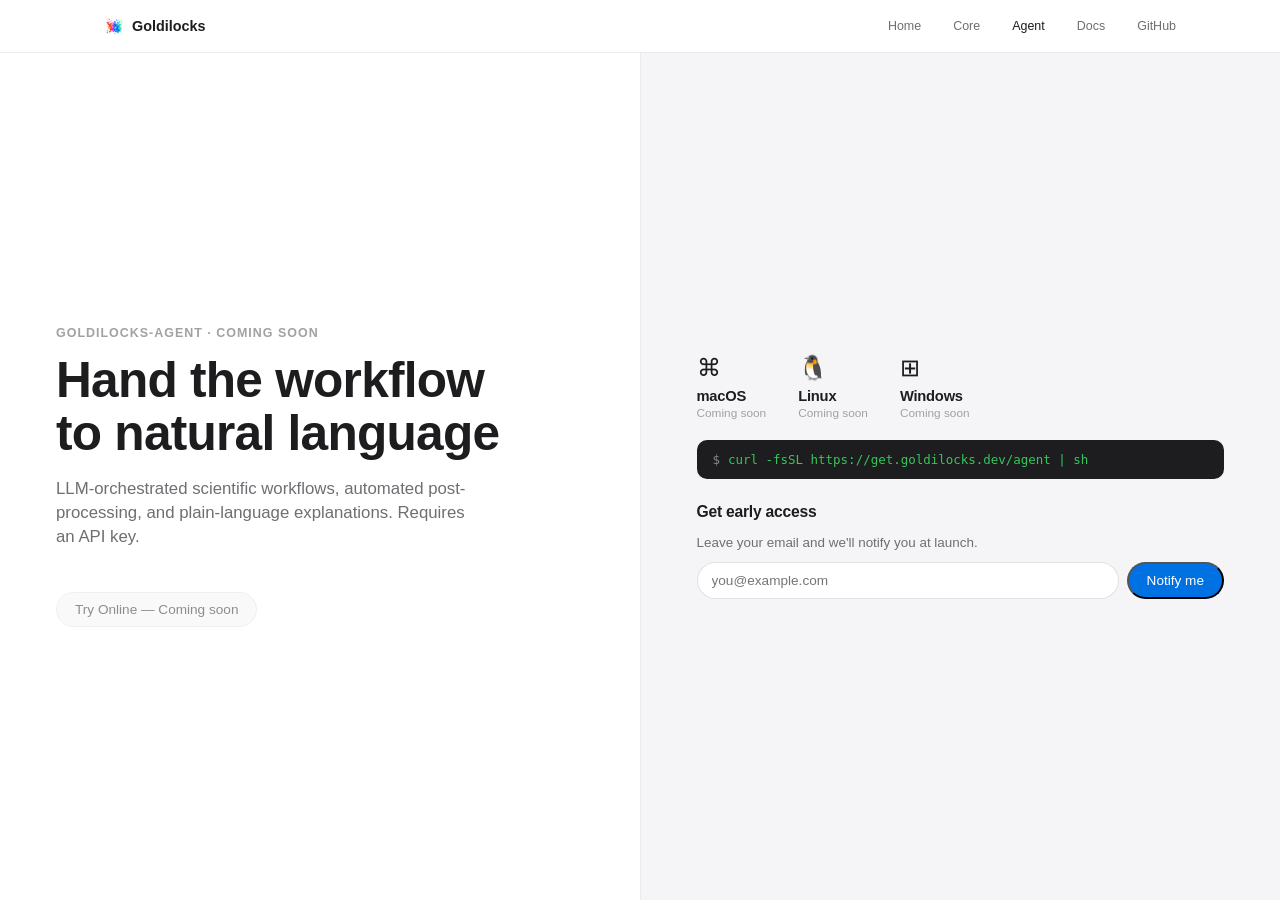
==== public/agent.html @ 39aa0d84 "Replace placeholder with the ecosystem landing page (index/core/agent) Moves in the Apple-light land" ====
<!doctype html>
<html lang="en">
<head>
<meta charset="UTF-8" />
<meta name="viewport" content="width=device-width, initial-scale=1.0" />
<title>Agent — Goldilocks</title>
<link rel="stylesheet" href="style.css" />
</head>
<body>
<div class="page">
  <nav class="nav">
    <div class="wrap">
      <div class="brand">
        <img src="assets/logo-splash.png" alt="Goldilocks logo" />
        <span>Goldilocks</span>
      </div>
      <div class="navlinks">
        <a href="index.html">Home</a>
        <a href="core.html">Core</a>
        <a href="agent.html" class="active">Agent</a>
        <a href="#">Docs</a>
        <a href="#">GitHub</a>
      </div>
    </div>
  </nav>

  <div class="sub-split">
    <div class="sub-left">
      <div class="tag">goldilocks-agent · Coming soon</div>
      <h1>Hand the workflow<br />to natural language</h1>
      <p>LLM-orchestrated scientific workflows, automated post-processing, and plain-language explanations. Requires an API key.</p>
      <a class="btn btn-secondary disabled" href="#">Try Online — Coming soon</a>
    </div>

    <div class="sub-right">
      <div class="download-row">
        <div class="download-item">
          <div class="os-icon">⌘</div>
          <h3>macOS</h3>
          <div class="ver">Coming soon</div>
        </div>
        <div class="download-item">
          <div class="os-icon">🐧</div>
          <h3>Linux</h3>
          <div class="ver">Coming soon</div>
        </div>
        <div class="download-item">
          <div class="os-icon">⊞</div>
          <h3>Windows</h3>
          <div class="ver">Coming soon</div>
        </div>
      </div>

      <div class="install-snippet">
        <span class="prompt">$</span>curl -fsSL https://get.goldilocks.dev/agent | sh
      </div>

      <div class="waitlist">
        <h3>Get early access</h3>
        <p>Leave your email and we'll notify you at launch.</p>
        <form onsubmit="return false;">
          <input type="email" placeholder="you@example.com" />
          <button class="btn btn-primary" type="submit">Notify me</button>
        </form>
      </div>
    </div>
  </div>
</div>
</body>
</html>
---- public/style.css ----
:root {
  --bg: #ffffff;
  --bg-soft: #f5f5f7;
  --text: #1d1d1f;
  --text-dim: #6e6e73;
  --text-faint: #a1a1a6;
  --blue: #0071e3;
  --blue-hover: #0077ed;
  --line: rgba(0, 0, 0, 0.08);
  font-size: 16px;
}

* { box-sizing: border-box; }

html, body {
  height: 100%;
  margin: 0;
  padding: 0;
  background: var(--bg);
  color: var(--text);
  font-family: -apple-system, BlinkMacSystemFont, "SF Pro Display", "Inter", "Segoe UI", sans-serif;
  -webkit-font-smoothing: antialiased;
}

h1, h2, h3 {
  letter-spacing: -0.015em;
  margin: 0;
  font-weight: 600;
}

a { color: inherit; text-decoration: none; }

.page {
  height: 100vh;
  display: flex;
  flex-direction: column;
  overflow: hidden;
}

.wrap {
  width: 100%;
  max-width: 1024px;
  margin: 0 auto;
  padding: 0 24px;
}

/* ---------- nav ---------- */
.nav {
  flex: 0 0 auto;
  backdrop-filter: saturate(180%) blur(20px);
  background: rgba(255, 255, 255, 0.8);
  border-bottom: 1px solid var(--line);
}

.nav .wrap {
  display: flex;
  align-items: center;
  justify-content: space-between;
  height: 52px;
  max-width: 1120px;
}

.brand {
  display: flex;
  align-items: center;
  gap: 8px;
  font-weight: 600;
  font-size: 0.9rem;
  color: var(--text);
}

.brand img {
  width: 20px;
  height: 20px;
  border-radius: 5px;
  object-fit: cover;
}

.navlinks {
  display: flex;
  align-items: center;
  gap: 32px;
  font-size: 0.78rem;
  color: var(--text-dim);
}

.navlinks a { transition: color .15s ease; }
.navlinks a:hover, .navlinks a.active { color: var(--text); }

/* ---------- split home ---------- */
.split {
  flex: 1 1 auto;
  min-height: 0;
  display: flex;
}

.split-left {
  width: 40%;
  position: relative;
  overflow: hidden;
  display: flex;
  flex-direction: column;
  align-items: center;
  text-align: center;
  padding: 32px;
  border-right: 1px solid var(--line);
}

.split-left::before {
  content: "";
  position: absolute;
  inset: -25%;
  background-image: url('assets/logo-splash.png');
  background-size: 150% auto;
  background-position: center;
  background-repeat: no-repeat;
  filter: blur(80px) saturate(1.25);
  opacity: 0.55;
  z-index: 0;
  pointer-events: none;
}

.split-left::after {
  content: "";
  position: absolute;
  inset: 0;
  background: rgba(255, 255, 255, 0.62);
  z-index: 0;
  pointer-events: none;
}

.split-left > * { position: relative; z-index: 1; }

.brand-center {
  flex: 1;
  min-height: 0;
  width: 100%;
  display: flex;
  flex-direction: column;
  align-items: center;
  justify-content: center;
  overflow-y: auto;
}

.split-left img.hero-mark {
  width: 60px;
  height: 60px;
  border-radius: 16px;
  object-fit: cover;
  box-shadow: 0 20px 44px -18px rgba(0, 0, 0, 0.25);
  margin-bottom: 10px;
}

.split-left h1 {
  font-size: clamp(1.7rem, 3.1vw, 2.4rem);
  color: var(--text);
}

.split-left .slogan {
  margin-top: 8px;
  color: var(--text);
  font-size: clamp(0.88rem, 1.3vw, 1.05rem);
  font-weight: 500;
  line-height: 1.35;
  max-width: 460px;
  white-space: nowrap;
}

.split-left .intro {
  margin-top: 8px;
  color: var(--text-dim);
  font-size: 0.88rem;
  font-weight: 400;
  line-height: 1.42;
  max-width: 420px;
}

.split-left .affiliation {
  padding-top: 8px;
  padding-bottom: 4px;
  display: flex;
  flex-direction: column;
  align-items: center;
  gap: 8px;
}

.split-left .affiliation .scd-logo {
  height: 56px;
  width: auto;
  padding: 9px 14px;
  background: #2e2d62;
  border-radius: 12px;
  box-shadow: none;
  margin: 0;
  object-fit: contain;
  transition: transform .15s ease;
}
.split-left .affiliation a:hover .scd-logo { transform: translateY(-1px); }

.affiliation-text {
  display: flex;
  flex-direction: column;
  gap: 3px;
  align-items: center;
}

.affiliation-text .line {
  font-size: 0.74rem;
  color: var(--text-faint);
  line-height: 1.3;
}

.affiliation-text a {
  color: var(--text-dim);
  text-decoration: underline;
  text-underline-offset: 2px;
}
.affiliation-text a:hover { color: var(--text); }

.split-right {
  flex: 1;
  display: grid;
  grid-template-columns: 1fr 1fr;
  grid-template-rows: 1fr 1fr;
  gap: 16px;
  padding: 20px;
  background: var(--bg-soft);
}

.split-row {
  display: flex;
  flex-direction: column;
  justify-content: center;
  padding: 0 32px;
  background: #ffffff;
  border-radius: 20px;
  box-shadow: 0 1px 3px rgba(0, 0, 0, 0.04);
  transition: transform .2s ease, box-shadow .2s ease;
  min-width: 0;
}

.split-row:hover {
  transform: translateY(-2px);
  box-shadow: 0 16px 32px -16px rgba(0, 0, 0, 0.18);
}

.split-row .icon {
  width: 34px;
  height: 34px;
  border-radius: 9px;
  display: flex;
  align-items: center;
  justify-content: center;
  font-size: 1rem;
  margin-bottom: 10px;
}
/* palette sampled left-to-right from the logo splash: red-orange -> magenta -> blue -> teal */
.card-data { background: linear-gradient(165deg, #fff0ec, #ffffff 60%); }
.card-ml { background: linear-gradient(165deg, #fdeefb, #ffffff 60%); }
.card-core { background: linear-gradient(165deg, #eaf2ff, #ffffff 60%); }
.card-agent { background: linear-gradient(165deg, #e9fbf6, #ffffff 60%); }

.icon-data { background: rgba(255, 82, 55, 0.15); color: #e34321; }
.icon-ml { background: rgba(214, 36, 159, 0.14); color: #b02090; }
.icon-core { background: rgba(30, 93, 248, 0.13); color: #1e5df8; }
.icon-agent { background: rgba(20, 184, 166, 0.16); color: #0f9488; }

.split-row .kicker {
  font-size: 0.68rem;
  font-weight: 600;
  color: var(--text-faint);
  text-transform: uppercase;
  letter-spacing: 0.06em;
  margin-bottom: 6px;
}

.split-row h2 {
  font-size: clamp(1.25rem, 1.8vw, 1.6rem);
  color: var(--text);
}

.split-row p.tagline {
  margin-top: 8px;
  color: var(--text-dim);
  font-size: 0.86rem;
  line-height: 1.4;
}

.split-row .links {
  display: flex;
  flex-wrap: wrap;
  gap: 14px;
  margin-top: 12px;
  font-size: 0.84rem;
}

.split-row .links a { color: var(--blue); }
.split-row .links a:hover { text-decoration: underline; }
.split-row .links a.muted { color: var(--text-faint); pointer-events: none; }

/* ---------- buttons / link ---------- */
.btn {
  position: relative;
  padding: 9px 18px;
  border-radius: 999px;
  font-size: 0.85rem;
  font-weight: 500;
  transition: all .15s ease;
  display: inline-flex;
  align-items: center;
  gap: 6px;
}

.pilot-badge {
  position: absolute;
  top: -8px;
  right: -8px;
  background: #ff9500;
  color: #ffffff;
  font-size: 0.55rem;
  font-weight: 700;
  padding: 2px 7px;
  border-radius: 999px;
  letter-spacing: 0.05em;
  text-transform: uppercase;
  box-shadow: 0 2px 6px rgba(0, 0, 0, 0.18);
}
.btn-primary { background: var(--blue); color: #ffffff; }
.btn-primary:hover { background: var(--blue-hover); }

.btn-secondary {
  background: var(--bg-soft);
  border: 1px solid var(--line);
  color: var(--text);
}
.btn-secondary:hover { background: #ececee; }

.btn.disabled { opacity: 0.5; pointer-events: none; }

.split-left .cta-row {
  display: flex;
  gap: 8px;
  margin-top: 12px;
  flex-wrap: wrap;
  justify-content: center;
}

.link-more {
  color: var(--blue);
  font-size: 0.95rem;
  display: inline-flex;
  align-items: center;
  gap: 4px;
}
.link-more:hover { text-decoration: underline; }

/* ---------- sub page (single screen, split content) ---------- */
.sub-split {
  flex: 1 1 auto;
  min-height: 0;
  display: flex;
}

.sub-left, .sub-right {
  flex: 1;
  display: flex;
  flex-direction: column;
  justify-content: center;
  padding: 40px 56px;
}

.sub-left { border-right: 1px solid var(--line); }

.sub-left .tag {
  font-size: 0.78rem;
  color: var(--text-faint);
  text-transform: uppercase;
  letter-spacing: 0.08em;
  margin-bottom: 14px;
  font-weight: 600;
}

.sub-left h1 {
  font-size: clamp(2rem, 4vw, 3.1rem);
  color: var(--text);
  line-height: 1.08;
}

.sub-left p {
  margin-top: 16px;
  color: var(--text-dim);
  font-size: 1.05rem;
  line-height: 1.45;
  max-width: 420px;
}

.sub-left .btn { margin-top: 26px; align-self: flex-start; }

.sub-right {
  background: var(--bg-soft);
  gap: 0;
}

/* core: visual + feature list */
.app-visual {
  width: 100%;
  height: 160px;
  border-radius: 20px;
  background: linear-gradient(135deg, #ffd452, #ff9500);
  display: flex;
  align-items: center;
  justify-content: center;
  color: rgba(255,255,255,0.9);
  font-size: 0.88rem;
  font-weight: 500;
  margin-bottom: 24px;
}

.feature-list { display: flex; flex-direction: column; gap: 16px; }
.feature-list .feature h4 {
  font-size: 0.95rem;
  color: var(--text);
  margin-bottom: 3px;
}
.feature-list .feature p {
  font-size: 0.85rem;
  color: var(--text-dim);
  line-height: 1.4;
}

/* agent: downloads + waitlist stacked in right column */
.download-row {
  display: flex;
  gap: 32px;
  margin-bottom: 20px;
}
.download-item { text-align: left; }
.download-item .os-icon { font-size: 1.5rem; margin-bottom: 6px; }
.download-item h3 { font-size: 0.92rem; color: var(--text); margin-bottom: 2px; }
.download-item .ver { font-size: 0.74rem; color: var(--text-faint); }

.install-snippet {
  padding: 12px 16px;
  border-radius: 10px;
  background: #1d1d1f;
  font-family: "SF Mono", Menlo, monospace;
  font-size: 0.78rem;
  color: #34c759;
  margin-bottom: 24px;
  overflow-x: auto;
  white-space: nowrap;
}
.install-snippet .prompt { color: #86868b; margin-right: 8px; }

.waitlist h3 { font-size: 0.98rem; color: var(--text); margin-bottom: 6px; }
.waitlist p { font-size: 0.84rem; color: var(--text-dim); margin-bottom: 12px; }
.waitlist form { display: flex; gap: 8px; }
.waitlist input {
  flex: 1;
  padding: 10px 14px;
  border-radius: 999px;
  border: 1px solid rgba(0,0,0,0.12);
  background: #ffffff;
  color: var(--text);
  font-size: 0.85rem;
}
.waitlist input:focus { outline: none; border-color: var(--blue); }

@media (max-width: 860px) {
  .page { height: auto; overflow: visible; }
  .split, .sub-split { flex-direction: column; }
  .split-left, .sub-left { border-right: none; border-bottom: 1px solid var(--line); }
  .download-row { flex-wrap: wrap; }
  .split-left .slogan { white-space: normal; }
}
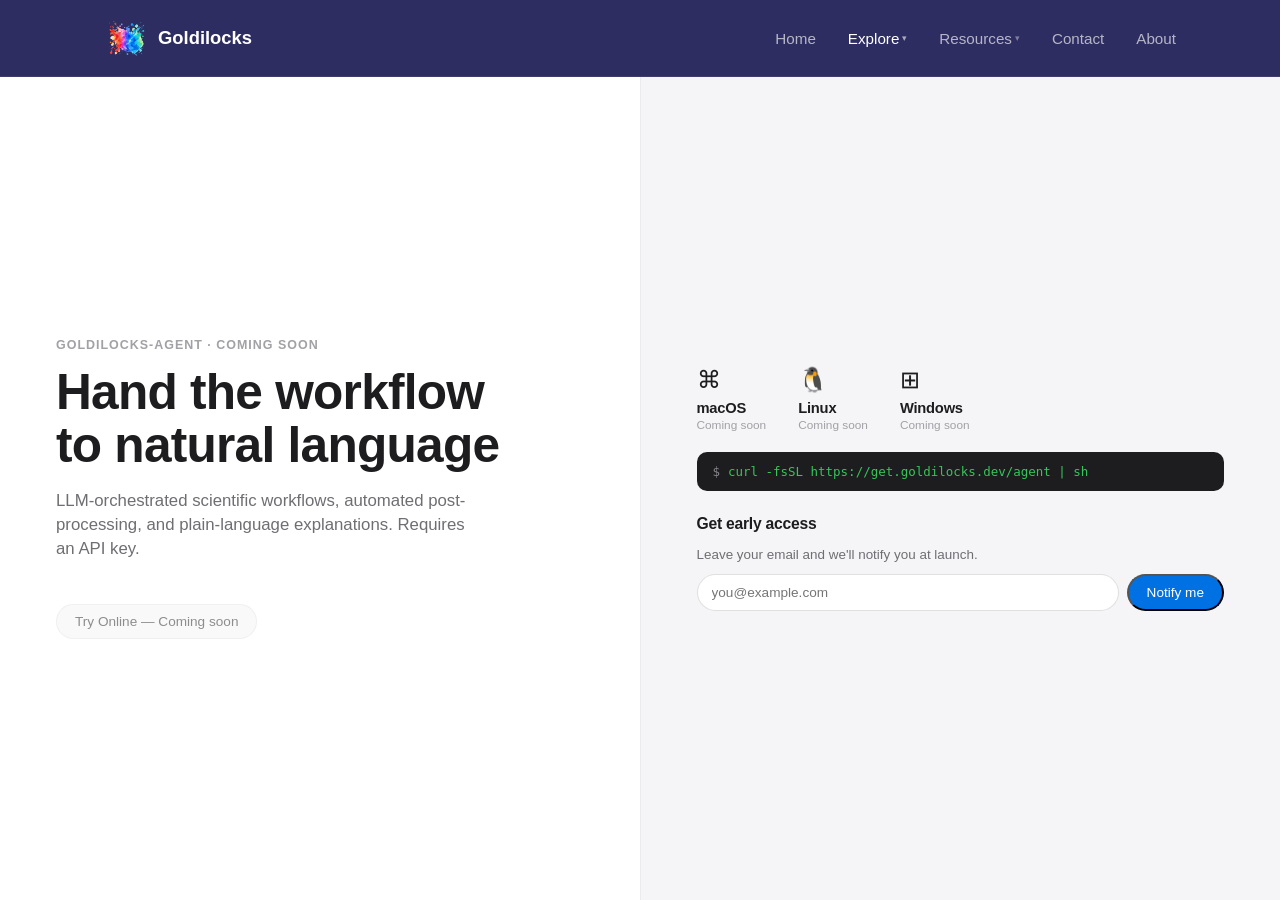
==== commit 6b6b0a08: "Add project info modal and simplify hero CTAs Adds an About overlay (Overview/Challenge/Solution/Out" ====
--- a/public/agent.html
+++ b/public/agent.html
@@ -16,10 +16,31 @@
       </div>
       <div class="navlinks">
         <a href="index.html">Home</a>
-        <a href="core.html">Core</a>
-        <a href="agent.html" class="active">Agent</a>
-        <a href="#">Docs</a>
-        <a href="#">GitHub</a>
+
+        <div class="nav-item">
+          <span class="nav-trigger active">Explore <span class="chevron">▾</span></span>
+          <div class="dropdown">
+            <div class="dropdown-inner">
+              <a href="https://github.com/stfc/goldilocks-data" target="_blank" rel="noopener noreferrer">Data</a>
+              <a href="https://github.com/stfc/goldilocks-ml" target="_blank" rel="noopener noreferrer">ML</a>
+              <a href="core.html">Core</a>
+              <a href="agent.html" class="active">Agent</a>
+            </div>
+          </div>
+        </div>
+
+        <div class="nav-item">
+          <span class="nav-trigger">Resources <span class="chevron">▾</span></span>
+          <div class="dropdown">
+            <div class="dropdown-inner">
+              <a href="agent.html">Install</a>
+              <a href="#">Docs</a>
+            </div>
+          </div>
+        </div>
+
+        <a href="#">Contact</a>
+        <a href="#" data-about-open>About</a>
       </div>
     </div>
   </nav>
@@ -65,6 +86,52 @@
       </div>
     </div>
   </div>
+
+  <div class="about-overlay" id="about-overlay">
+    <div class="about-modal">
+      <button class="about-close" type="button" aria-label="Close" data-about-close>&times;</button>
+      <div class="about-kicker">The Goldilocks Project</div>
+      <h2>Overview</h2>
+      <p>The Goldilocks project focuses on improving the efficiency and responsible use of computing resources in Density Functional Theory (DFT) calculations. DFT is a crucial method in materials and molecular science, supporting the R&amp;D of functional materials for environmental sustainability.</p>
+      <p>DFT-based research consumes a significant amount of resources on supercomputers worldwide, including a substantial portion of the UK's national supercomputing service, ARCHER2. As computing power increases, the environmental impact of DFT-based research grows, making it essential to optimize its efficiency.</p>
+      <p>This project aims to provide practical tools and evidence-based best practices for researchers and the compute-resources distribution chain.</p>
+
+      <h3>The Challenge</h3>
+      <p>DFT calculations involve numerical approximations that require careful convergence. Inexperienced users may either over-converge, leading to unnecessarily costly calculations, or under-converge, resulting in useless calculations. Both scenarios waste valuable compute resources and electricity. It is estimated that a significant proportion of DFT calculations suffer from such inefficiencies.</p>
+
+      <h3>Solution</h3>
+      <p>The Goldilocks project will develop a tool and evidence-based best practices to guide researchers in making the optimal ('Goldilocks') choice of convergence parameters. This will be achieved by:</p>
+      <ul>
+        <li>Training machine learning (ML) models to predict the convergence parameters for DFT numerical approximations, tailored to the required accuracy in common scientific investigations.</li>
+        <li>Creating a tool applicable across all DFT codes commonly used in the UK.</li>
+      </ul>
+
+      <h3>Expected Outcomes</h3>
+      <ul>
+        <li>Significantly increased efficiency and assurance levels in the use of UKRI and EPSRC hardware and software infrastructure.</li>
+        <li>Reduction in wasted compute resources, leading to substantial improvements in the environmental sustainability of research infrastructure.</li>
+        <li>Quantification and extrapolation of efficiency gains.</li>
+        <li>Dissemination of best practices globally.</li>
+        <li>Advancement towards ML-based automatic generation of inputs for DFT calculations.</li>
+        <li>Automatic a priori calculation of compute resources and carbon footprint.</li>
+        <li>Democratization of DFT research.</li>
+      </ul>
+
+      <h3>People</h3>
+      <ul class="about-people">
+        <li><span>Alin Marin Elena</span><span class="role">Principal Investigator</span></li>
+        <li><span>Susmita Basak</span><span class="role">Co-Investigator</span></li>
+        <li><span>Junwen Yin</span><span class="role"></span></li>
+        <li><span>Gilberto Teobaldi</span><span class="role"></span></li>
+        <li><span>Samuel Pinilla</span><span class="role"></span></li>
+        <li><span>Jaehoon Cha</span><span class="role"></span></li>
+      </ul>
+
+      <h3>Organisations</h3>
+      <p>Lead Research Organisation: STFC — Laboratories<br />Department: Scientific Computing Department</p>
+    </div>
+  </div>
 </div>
+<script src="script.js"></script>
 </body>
 </html>
--- a/public/style.css
+++ b/public/style.css
@@ -47,45 +47,117 @@
 /* ---------- nav ---------- */
 .nav {
   flex: 0 0 auto;
-  backdrop-filter: saturate(180%) blur(20px);
-  background: rgba(255, 255, 255, 0.8);
-  border-bottom: 1px solid var(--line);
+  background: #2e2d62;
+  border-bottom: 1px solid rgba(255, 255, 255, 0.08);
 }
 
 .nav .wrap {
   display: flex;
   align-items: center;
   justify-content: space-between;
-  height: 52px;
+  height: 76px;
   max-width: 1120px;
 }
 
 .brand {
   display: flex;
   align-items: center;
-  gap: 8px;
+  gap: 10px;
   font-weight: 600;
+  font-size: 1.15rem;
+  color: #ffffff;
+}
+
+.brand img {
+  width: 44px;
+  height: 44px;
+  border-radius: 10px;
+  object-fit: cover;
+}
+
+.navlinks {
+  display: flex;
+  align-items: center;
+  gap: 32px;
+  font-size: 0.95rem;
+  color: rgba(255, 255, 255, 0.65);
+}
+
+.navlinks a { transition: color .15s ease; }
+.navlinks a:hover, .navlinks a.active { color: #ffffff; }
+
+.nav-item {
+  position: relative;
+  display: flex;
+  align-items: center;
+}
+
+.nav-trigger {
+  display: inline-flex;
+  align-items: center;
+  cursor: default;
+  transition: color .15s ease;
+}
+
+.nav-trigger .chevron {
+  font-size: 0.6em;
+  margin-left: 3px;
+  opacity: 0.6;
+  transition: transform .15s ease;
+}
+
+.nav-item:hover .nav-trigger,
+.nav-trigger.active {
+  color: #ffffff;
+}
+
+.nav-item:hover .nav-trigger .chevron {
+  transform: rotate(180deg);
+}
+
+.dropdown {
+  position: absolute;
+  top: 100%;
+  left: 50%;
+  transform: translateX(-50%);
+  padding-top: 14px;
+  opacity: 0;
+  visibility: hidden;
+  transition: opacity .15s ease;
+  z-index: 20;
+}
+
+.nav-item:hover .dropdown,
+.nav-item:focus-within .dropdown {
+  opacity: 1;
+  visibility: visible;
+}
+
+.dropdown-inner {
+  min-width: 140px;
+  padding: 6px;
+  border-radius: 12px;
+  background: #34336e;
+  box-shadow: 0 16px 32px -12px rgba(0, 0, 0, 0.45);
+  display: flex;
+  flex-direction: column;
+  gap: 2px;
+}
+
+.dropdown-inner a {
+  padding: 8px 14px;
+  border-radius: 7px;
   font-size: 0.9rem;
-  color: var(--text);
-}
-
-.brand img {
-  width: 20px;
-  height: 20px;
-  border-radius: 5px;
-  object-fit: cover;
-}
-
-.navlinks {
-  display: flex;
-  align-items: center;
-  gap: 32px;
-  font-size: 0.78rem;
-  color: var(--text-dim);
-}
-
-.navlinks a { transition: color .15s ease; }
-.navlinks a:hover, .navlinks a.active { color: var(--text); }
+  color: rgba(255, 255, 255, 0.75);
+  white-space: nowrap;
+  transition: background .15s ease, color .15s ease;
+}
+
+.dropdown-inner a:hover,
+.dropdown-inner a.active {
+  background: rgba(255, 255, 255, 0.1);
+  color: #ffffff;
+}
 
 /* ---------- split home ---------- */
 .split {
@@ -118,6 +190,18 @@
   opacity: 0.55;
   z-index: 0;
   pointer-events: none;
+  animation: splash-flow 24s ease-in-out infinite;
+}
+
+@keyframes splash-flow {
+  0%   { transform: translate(0%, 0%) scale(1) rotate(0deg); filter: blur(80px) saturate(1.25) hue-rotate(0deg); }
+  33%  { transform: translate(-3%, 2%) scale(1.08) rotate(3deg); filter: blur(80px) saturate(1.4) hue-rotate(10deg); }
+  66%  { transform: translate(2%, -3%) scale(1.05) rotate(-3deg); filter: blur(80px) saturate(1.3) hue-rotate(-8deg); }
+  100% { transform: translate(0%, 0%) scale(1) rotate(0deg); filter: blur(80px) saturate(1.25) hue-rotate(0deg); }
+}
+
+@media (prefers-reduced-motion: reduce) {
+  .split-left::before { animation: none; }
 }
 
 .split-left::after {
@@ -325,6 +409,22 @@
   text-transform: uppercase;
   box-shadow: 0 2px 6px rgba(0, 0, 0, 0.18);
 }
+
+.testing-badge {
+  position: absolute;
+  top: -8px;
+  right: -8px;
+  background: #ff3b30;
+  color: #ffffff;
+  font-size: 0.55rem;
+  font-weight: 700;
+  padding: 2px 7px;
+  border-radius: 999px;
+  letter-spacing: 0.05em;
+  text-transform: uppercase;
+  box-shadow: 0 2px 6px rgba(0, 0, 0, 0.18);
+  white-space: nowrap;
+}
 .btn-primary { background: var(--blue); color: #ffffff; }
 .btn-primary:hover { background: var(--blue-hover); }
 
@@ -343,6 +443,13 @@
   margin-top: 12px;
   flex-wrap: wrap;
   justify-content: center;
+}
+
+.cta-note {
+  margin-top: 10px;
+  font-size: 0.78rem;
+  color: var(--text-faint);
+  text-align: center;
 }
 
 .link-more {
@@ -466,6 +573,107 @@
 }
 .waitlist input:focus { outline: none; border-color: var(--blue); }
 
+/* ---------- about modal ---------- */
+.about-overlay {
+  display: none;
+  position: fixed;
+  inset: 0;
+  align-items: center;
+  justify-content: center;
+  padding: 24px;
+  background: rgba(29, 29, 31, 0.5);
+  z-index: 100;
+}
+
+.about-overlay.open { display: flex; }
+
+.about-modal {
+  position: relative;
+  width: 100%;
+  max-width: 620px;
+  max-height: 84vh;
+  overflow-y: auto;
+  background: #ffffff;
+  border-radius: 20px;
+  padding: 40px 44px;
+  box-shadow: 0 30px 60px -20px rgba(0, 0, 0, 0.35);
+}
+
+.about-close {
+  position: absolute;
+  top: 16px;
+  right: 16px;
+  width: 32px;
+  height: 32px;
+  border: none;
+  border-radius: 999px;
+  background: var(--bg-soft);
+  color: var(--text-dim);
+  font-size: 1.1rem;
+  line-height: 1;
+  cursor: pointer;
+}
+.about-close:hover { background: #ececee; color: var(--text); }
+
+.about-kicker {
+  font-size: 0.7rem;
+  font-weight: 600;
+  color: var(--text-faint);
+  text-transform: uppercase;
+  letter-spacing: 0.08em;
+  margin-bottom: 6px;
+}
+
+.about-modal h2 {
+  font-size: 1.5rem;
+  color: var(--text);
+  margin-bottom: 14px;
+}
+
+.about-modal h3 {
+  font-size: 1rem;
+  color: var(--text);
+  margin-top: 22px;
+  margin-bottom: 8px;
+}
+
+.about-modal p {
+  font-size: 0.9rem;
+  color: var(--text-dim);
+  line-height: 1.55;
+}
+
+.about-modal ul {
+  margin: 0;
+  padding-left: 18px;
+}
+.about-modal ul li {
+  font-size: 0.9rem;
+  color: var(--text-dim);
+  line-height: 1.55;
+  margin-bottom: 6px;
+}
+
+.about-people {
+  list-style: none;
+  padding: 0;
+  display: flex;
+  flex-direction: column;
+  gap: 6px;
+}
+.about-people li {
+  display: flex;
+  justify-content: space-between;
+  gap: 12px;
+  font-size: 0.9rem;
+  color: var(--text-dim);
+}
+.about-people .role {
+  color: var(--text-faint);
+  font-size: 0.8rem;
+  white-space: nowrap;
+}
+
 @media (max-width: 860px) {
   .page { height: auto; overflow: visible; }
   .split, .sub-split { flex-direction: column; }
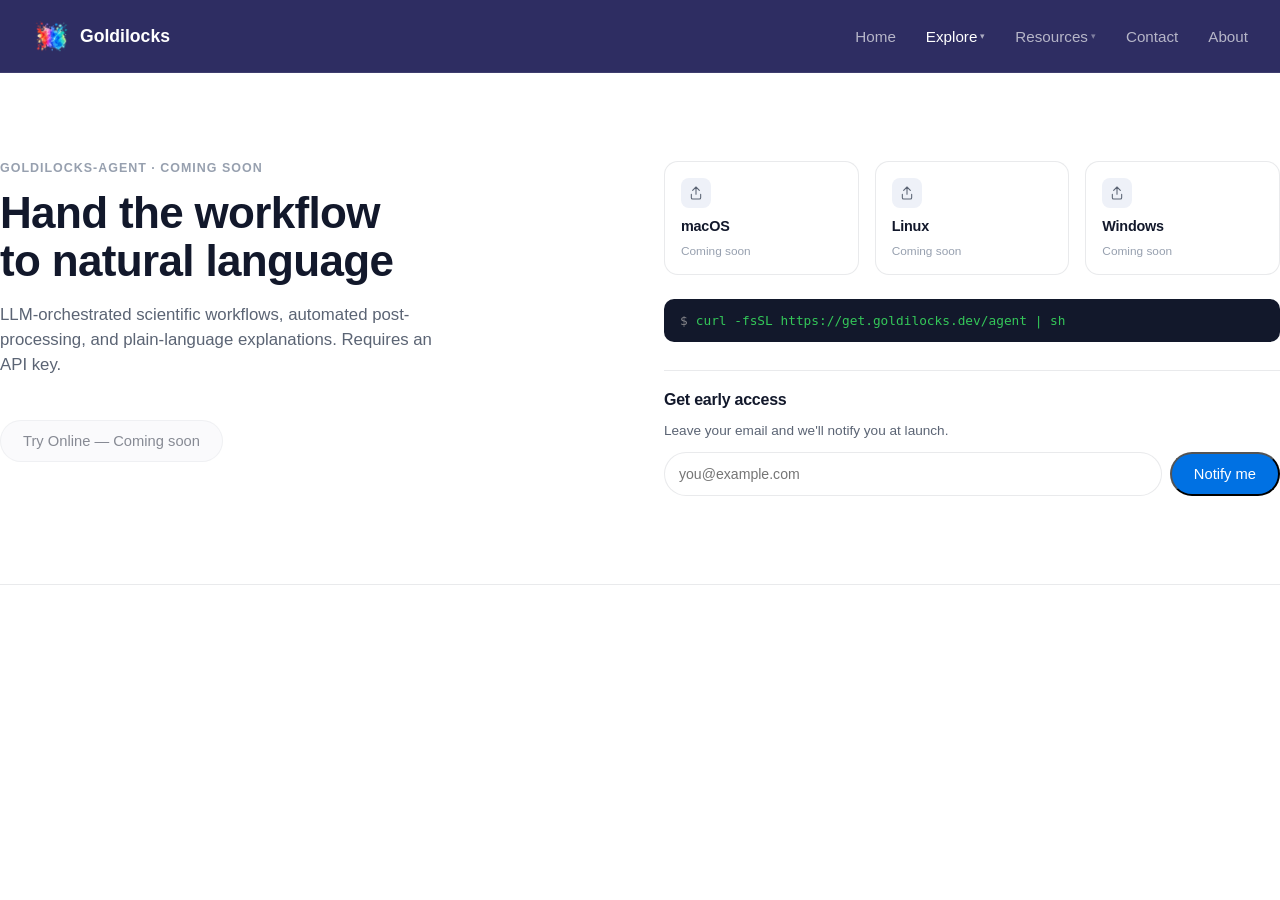
==== commit 3f5c52b2: "Redesign hero, ecosystem grid, and sub-pages for clarity Consolidates the fragmented multi-column he" ====
--- a/public/agent.html
+++ b/public/agent.html
@@ -14,82 +14,93 @@
         <img src="assets/logo-splash.png" alt="Goldilocks logo" />
         <span>Goldilocks</span>
       </div>
-      <div class="navlinks">
+      <button class="nav-toggle" type="button" aria-label="Toggle menu" aria-expanded="false" data-nav-toggle>
+        <span></span><span></span><span></span>
+      </button>
+      <div class="navlinks" data-nav-panel>
         <a href="index.html">Home</a>
 
         <div class="nav-item">
-          <span class="nav-trigger active">Explore <span class="chevron">▾</span></span>
+          <span class="nav-trigger active" data-nav-item-trigger>Explore <span class="chevron">▾</span></span>
           <div class="dropdown">
             <div class="dropdown-inner">
-              <a href="https://github.com/stfc/goldilocks-data" target="_blank" rel="noopener noreferrer">Data</a>
-              <a href="https://github.com/stfc/goldilocks-ml" target="_blank" rel="noopener noreferrer">ML</a>
-              <a href="core.html">Core</a>
-              <a href="agent.html" class="active">Agent</a>
+              <a href="https://stfc.github.io/goldilocks-data/" target="_blank" rel="noopener noreferrer">Data</a>
+              <a href="https://stfc.github.io/goldilocks-ml/" target="_blank" rel="noopener noreferrer">ML</a>
+              <a href="https://stfc.github.io/goldilocks-core/" target="_blank" rel="noopener noreferrer">Core</a>
+              <a href="https://stfc.github.io/goldilocks-agent/" target="_blank" rel="noopener noreferrer" class="active">Agent</a>
             </div>
           </div>
         </div>
 
         <div class="nav-item">
-          <span class="nav-trigger">Resources <span class="chevron">▾</span></span>
+          <span class="nav-trigger" data-nav-item-trigger>Resources <span class="chevron">▾</span></span>
           <div class="dropdown">
             <div class="dropdown-inner">
-              <a href="agent.html">Install</a>
-              <a href="#">Docs</a>
+              <a href="agent.html" class="active">Install</a>
+              <a href="https://stfc.github.io/goldilocks-agent/" target="_blank" rel="noopener noreferrer">Docs</a>
             </div>
           </div>
         </div>
 
-        <a href="#">Contact</a>
-        <a href="#" data-about-open>About</a>
+        <a href="#" data-overlay-open="contact-overlay">Contact</a>
+        <a href="#" data-overlay-open="about-overlay">About</a>
       </div>
     </div>
   </nav>
 
-  <div class="sub-split">
-    <div class="sub-left">
-      <div class="tag">goldilocks-agent · Coming soon</div>
-      <h1>Hand the workflow<br />to natural language</h1>
-      <p>LLM-orchestrated scientific workflows, automated post-processing, and plain-language explanations. Requires an API key.</p>
-      <a class="btn btn-secondary disabled" href="#">Try Online — Coming soon</a>
-    </div>
+  <section class="sub-hero">
+    <div class="wrap sub-hero-inner">
+      <div class="sub-left">
+        <div class="tag">goldilocks-agent · Coming soon</div>
+        <h1>Hand the workflow<br />to natural language</h1>
+        <p>LLM-orchestrated scientific workflows, automated post-processing, and plain-language explanations. Requires an API key.</p>
+        <a class="btn btn-secondary disabled" href="#">Try Online — Coming soon</a>
+      </div>
 
-    <div class="sub-right">
-      <div class="download-row">
-        <div class="download-item">
-          <div class="os-icon">⌘</div>
-          <h3>macOS</h3>
-          <div class="ver">Coming soon</div>
+      <div class="sub-right">
+        <div class="download-row">
+          <div class="download-item">
+            <div class="os-icon" aria-hidden="true">
+              <svg viewBox="0 0 24 24" fill="none" stroke="currentColor" stroke-width="1.6"><path d="M12 3v11M7 8l5-5 5 5M5 14v5a2 2 0 0 0 2 2h10a2 2 0 0 0 2-2v-5" stroke-linecap="round" stroke-linejoin="round"/></svg>
+            </div>
+            <h3>macOS</h3>
+            <div class="ver">Coming soon</div>
+          </div>
+          <div class="download-item">
+            <div class="os-icon" aria-hidden="true">
+              <svg viewBox="0 0 24 24" fill="none" stroke="currentColor" stroke-width="1.6"><path d="M12 3v11M7 8l5-5 5 5M5 14v5a2 2 0 0 0 2 2h10a2 2 0 0 0 2-2v-5" stroke-linecap="round" stroke-linejoin="round"/></svg>
+            </div>
+            <h3>Linux</h3>
+            <div class="ver">Coming soon</div>
+          </div>
+          <div class="download-item">
+            <div class="os-icon" aria-hidden="true">
+              <svg viewBox="0 0 24 24" fill="none" stroke="currentColor" stroke-width="1.6"><path d="M12 3v11M7 8l5-5 5 5M5 14v5a2 2 0 0 0 2 2h10a2 2 0 0 0 2-2v-5" stroke-linecap="round" stroke-linejoin="round"/></svg>
+            </div>
+            <h3>Windows</h3>
+            <div class="ver">Coming soon</div>
+          </div>
         </div>
-        <div class="download-item">
-          <div class="os-icon">🐧</div>
-          <h3>Linux</h3>
-          <div class="ver">Coming soon</div>
+
+        <div class="install-snippet">
+          <span class="prompt">$</span>curl -fsSL https://get.goldilocks.dev/agent | sh
         </div>
-        <div class="download-item">
-          <div class="os-icon">⊞</div>
-          <h3>Windows</h3>
-          <div class="ver">Coming soon</div>
+
+        <div class="waitlist">
+          <h3>Get early access</h3>
+          <p>Leave your email and we'll notify you at launch.</p>
+          <form onsubmit="return false;">
+            <input type="email" placeholder="you@example.com" />
+            <button class="btn btn-primary" type="submit">Notify me</button>
+          </form>
         </div>
       </div>
-
-      <div class="install-snippet">
-        <span class="prompt">$</span>curl -fsSL https://get.goldilocks.dev/agent | sh
-      </div>
-
-      <div class="waitlist">
-        <h3>Get early access</h3>
-        <p>Leave your email and we'll notify you at launch.</p>
-        <form onsubmit="return false;">
-          <input type="email" placeholder="you@example.com" />
-          <button class="btn btn-primary" type="submit">Notify me</button>
-        </form>
-      </div>
     </div>
-  </div>
+  </section>
 
   <div class="about-overlay" id="about-overlay">
     <div class="about-modal">
-      <button class="about-close" type="button" aria-label="Close" data-about-close>&times;</button>
+      <button class="about-close" type="button" aria-label="Close" data-overlay-close>&times;</button>
       <div class="about-kicker">The Goldilocks Project</div>
       <h2>Overview</h2>
       <p>The Goldilocks project focuses on improving the efficiency and responsible use of computing resources in Density Functional Theory (DFT) calculations. DFT is a crucial method in materials and molecular science, supporting the R&amp;D of functional materials for environmental sustainability.</p>
@@ -131,6 +142,49 @@
       <p>Lead Research Organisation: STFC — Laboratories<br />Department: Scientific Computing Department</p>
     </div>
   </div>
+
+  <div class="about-overlay" id="contact-overlay">
+    <div class="about-modal contact-modal">
+      <button class="about-close" type="button" aria-label="Close" data-overlay-close>&times;</button>
+      <div class="about-kicker">The Goldilocks Project</div>
+      <h2>Contact</h2>
+      <p>Reach out to the team directly.</p>
+      <div class="contact-grid">
+        <div class="contact-card">
+          <img src="assets/team/alin-marin-elena.jpg" alt="Alin-Marin Elena" />
+          <h4>Alin-Marin Elena</h4>
+          <div class="role">Project Lead</div>
+          <a href="mailto:alin-marin.elena@stfc.ac.uk">alin-marin.elena@stfc.ac.uk</a>
+        </div>
+        <div class="contact-card">
+          <img src="assets/team/susmita-basak.jpg" alt="Susmita Basak" />
+          <h4>Susmita Basak</h4>
+          <div class="role">Project Co-lead</div>
+          <a href="mailto:susmita.basak@stfc.ac.uk">susmita.basak@stfc.ac.uk</a>
+        </div>
+        <div class="contact-card">
+          <img src="assets/team/junwen-yin.jpg" alt="Junwen Yin" />
+          <h4>Junwen Yin</h4>
+          <a href="mailto:junwen.yin@stfc.ac.uk">junwen.yin@stfc.ac.uk</a>
+        </div>
+        <div class="contact-card">
+          <img src="assets/team/jaehoon-cha.jpg" alt="Jaehoon Cha" />
+          <h4>Jaehoon Cha</h4>
+          <a href="mailto:Jaehoon.Cha@stfc.ac.uk">Jaehoon.Cha@stfc.ac.uk</a>
+        </div>
+        <div class="contact-card">
+          <img src="assets/team/willow-sparks.jpg" alt="Willow Sparks" />
+          <h4>Willow Sparks</h4>
+          <a href="mailto:willow.sparks@stfc.ac.uk">willow.sparks@stfc.ac.uk</a>
+        </div>
+        <div class="contact-card">
+          <img src="assets/team/gilberto-teobaldi.jpg" alt="Gilberto Teobaldi" />
+          <h4>Gilberto Teobaldi</h4>
+          <a href="mailto:gilberto.teobaldi@stfc.ac.uk">gilberto.teobaldi@stfc.ac.uk</a>
+        </div>
+      </div>
+    </div>
+  </div>
 </div>
 <script src="script.js"></script>
 </body>
--- a/public/style.css
+++ b/public/style.css
@@ -1,21 +1,33 @@
 :root {
   --bg: #ffffff;
-  --bg-soft: #f5f5f7;
-  --text: #1d1d1f;
-  --text-dim: #6e6e73;
-  --text-faint: #a1a1a6;
+  --bg-soft: #f6f7fb;
+  --bg-sunken: #eef1f8;
+  --text: #12182b;
+  --text-dim: #5b6474;
+  --text-faint: #97a0af;
+  --navy: #2e2d62;
+  --navy-soft: #3d3c7a;
   --blue: #0071e3;
   --blue-hover: #0077ed;
-  --line: rgba(0, 0, 0, 0.08);
+  --line: rgba(18, 24, 43, 0.09);
+  --amber: #b45309;
+  --amber-bg: #fef3e2;
+  --icon-data: #e34321;
+  --icon-ml: #b02090;
+  --icon-core: #1e5df8;
+  --icon-agent: #0f9488;
+  --radius-lg: 20px;
+  --radius-md: 14px;
+  --radius-sm: 10px;
   font-size: 16px;
 }
 
 * { box-sizing: border-box; }
 
 html, body {
-  height: 100%;
   margin: 0;
   padding: 0;
+  overflow-x: hidden;
   background: var(--bg);
   color: var(--text);
   font-family: -apple-system, BlinkMacSystemFont, "SF Pro Display", "Inter", "Segoe UI", sans-serif;
@@ -31,15 +43,14 @@
 a { color: inherit; text-decoration: none; }
 
 .page {
-  height: 100vh;
+  min-height: 100vh;
   display: flex;
   flex-direction: column;
-  overflow: hidden;
 }
 
 .wrap {
   width: 100%;
-  max-width: 1024px;
+  max-width: 1320px;
   margin: 0 auto;
   padding: 0 24px;
 }
@@ -47,7 +58,10 @@
 /* ---------- nav ---------- */
 .nav {
   flex: 0 0 auto;
-  background: #2e2d62;
+  position: sticky;
+  top: 0;
+  z-index: 40;
+  background: var(--navy);
   border-bottom: 1px solid rgba(255, 255, 255, 0.08);
 }
 
@@ -55,8 +69,9 @@
   display: flex;
   align-items: center;
   justify-content: space-between;
-  height: 76px;
-  max-width: 1120px;
+  height: 72px;
+  max-width: none;
+  padding: 0 32px;
 }
 
 .brand {
@@ -64,21 +79,51 @@
   align-items: center;
   gap: 10px;
   font-weight: 600;
-  font-size: 1.15rem;
+  font-size: 1.1rem;
   color: #ffffff;
 }
 
 .brand img {
-  width: 44px;
-  height: 44px;
-  border-radius: 10px;
+  width: 38px;
+  height: 38px;
+  border-radius: 9px;
   object-fit: cover;
 }
 
+.nav-toggle {
+  display: none;
+  flex-direction: column;
+  justify-content: center;
+  gap: 5px;
+  width: 40px;
+  height: 40px;
+  padding: 0;
+  border: none;
+  border-radius: 8px;
+  background: transparent;
+  cursor: pointer;
+}
+
+.nav-toggle span {
+  display: block;
+  width: 20px;
+  height: 2px;
+  margin: 0 auto;
+  background: #ffffff;
+  border-radius: 2px;
+  transition: transform .2s ease, opacity .2s ease;
+}
+
+.nav-toggle:hover { background: rgba(255, 255, 255, 0.08); }
+
+.nav-toggle.open span:nth-child(1) { transform: translateY(7px) rotate(45deg); }
+.nav-toggle.open span:nth-child(2) { opacity: 0; }
+.nav-toggle.open span:nth-child(3) { transform: translateY(-7px) rotate(-45deg); }
+
 .navlinks {
   display: flex;
   align-items: center;
-  gap: 32px;
+  gap: 30px;
   font-size: 0.95rem;
   color: rgba(255, 255, 255, 0.65);
 }
@@ -137,7 +182,7 @@
   min-width: 140px;
   padding: 6px;
   border-radius: 12px;
-  background: #34336e;
+  background: var(--navy-soft);
   box-shadow: 0 16px 32px -12px rgba(0, 0, 0, 0.45);
   display: flex;
   flex-direction: column;
@@ -159,26 +204,77 @@
   color: #ffffff;
 }
 
-/* ---------- split home ---------- */
-.split {
-  flex: 1 1 auto;
-  min-height: 0;
-  display: flex;
-}
-
-.split-left {
-  width: 40%;
+@media (max-width: 900px) {
+  .nav .wrap { padding: 0 20px; }
+  .nav-toggle { display: flex; }
+
+  .navlinks {
+    position: absolute;
+    top: 100%;
+    left: 0;
+    right: 0;
+    flex-direction: column;
+    align-items: stretch;
+    gap: 2px;
+    background: var(--navy);
+    border-bottom: 1px solid rgba(255, 255, 255, 0.08);
+    box-shadow: 0 20px 32px -20px rgba(0, 0, 0, 0.5);
+    padding: 8px 16px 18px;
+    max-height: 0;
+    overflow: hidden;
+    visibility: hidden;
+    transition: max-height .25s ease;
+  }
+
+  .navlinks.open {
+    max-height: 480px;
+    visibility: visible;
+  }
+
+  .navlinks > a {
+    padding: 12px 4px;
+    border-top: 1px solid rgba(255, 255, 255, 0.08);
+  }
+
+  .nav-item { flex-direction: column; align-items: stretch; }
+  .nav-trigger {
+    padding: 12px 4px;
+    border-top: 1px solid rgba(255, 255, 255, 0.08);
+    justify-content: space-between;
+  }
+
+  .dropdown {
+    position: static;
+    transform: none;
+    padding-top: 0;
+    opacity: 1;
+    visibility: visible;
+    transition: none;
+  }
+
+  .nav-item .dropdown { display: none; }
+  .nav-item.open .dropdown { display: block; }
+  .nav-item.open .nav-trigger .chevron { transform: rotate(180deg); }
+
+  .dropdown-inner {
+    background: transparent;
+    box-shadow: none;
+    padding: 0 0 4px 12px;
+  }
+
+  .dropdown-inner a { color: rgba(255, 255, 255, 0.6); }
+}
+
+/* ---------- hero ---------- */
+.hero {
   position: relative;
   overflow: hidden;
-  display: flex;
-  flex-direction: column;
-  align-items: center;
-  text-align: center;
-  padding: 32px;
-  border-right: 1px solid var(--line);
-}
-
-.split-left::before {
+  background: var(--bg);
+  border-bottom: 1px solid var(--line);
+  padding: clamp(36px, 5vw, 64px) 0 clamp(28px, 3.5vw, 40px);
+}
+
+.hero::before {
   content: "";
   position: absolute;
   inset: -25%;
@@ -187,7 +283,7 @@
   background-position: center;
   background-repeat: no-repeat;
   filter: blur(80px) saturate(1.25);
-  opacity: 0.55;
+  opacity: 0.5;
   z-index: 0;
   pointer-events: none;
   animation: splash-flow 24s ease-in-out infinite;
@@ -201,10 +297,10 @@
 }
 
 @media (prefers-reduced-motion: reduce) {
-  .split-left::before { animation: none; }
-}
-
-.split-left::after {
+  .hero::before { animation: none; }
+}
+
+.hero::after {
   content: "";
   position: absolute;
   inset: 0;
@@ -213,122 +309,185 @@
   pointer-events: none;
 }
 
-.split-left > * { position: relative; z-index: 1; }
-
-.brand-center {
-  flex: 1;
-  min-height: 0;
+.hero-inner {
+  position: relative;
+  z-index: 1;
+  display: flex;
+  flex-direction: column;
+  align-items: center;
+  text-align: center;
+  max-width: 720px;
+  margin: 0 auto;
   width: 100%;
+}
+
+.hero-inner > * { max-width: 100%; }
+
+.hero-flag {
+  display: inline-flex;
+  align-items: center;
+  gap: 6px;
+  padding: 6px 14px;
+  border-radius: 999px;
+  background: var(--amber-bg);
+  color: var(--amber);
+  font-size: 0.78rem;
+  font-weight: 600;
+  letter-spacing: 0.02em;
+  margin-top: 22px;
+}
+
+.hero-mark {
+  width: 120px;
+  height: 120px;
+  border-radius: 24px;
+  object-fit: cover;
+  margin-bottom: 20px;
+  box-shadow: 0 10px 24px -12px rgba(18, 24, 43, 0.35);
+}
+
+.hero h1 {
+  font-size: clamp(2.2rem, 4.6vw, 3.4rem);
+  color: var(--text);
+}
+
+.hero .slogan {
+  margin-top: 14px;
+  color: var(--navy);
+  font-size: clamp(1.05rem, 1.8vw, 1.3rem);
+  font-weight: 600;
+}
+
+.hero .intro {
+  margin-top: 16px;
+  color: var(--text-dim);
+  font-size: 1.02rem;
+  line-height: 1.55;
+  max-width: 560px;
+}
+
+.hero-cta {
+  display: flex;
+  flex-wrap: wrap;
+  justify-content: center;
+  gap: 14px;
+  margin-top: 32px;
+}
+
+.hero .cta-note {
+  margin-top: 16px;
+  font-size: 0.82rem;
+  color: var(--text-faint);
+  text-align: center;
+}
+
+/* ---------- trust bar ---------- */
+.trust-bar {
+  border-bottom: 1px solid var(--line);
+  background: var(--bg);
+  padding: 28px 0;
+}
+
+.trust-inner {
+  display: flex;
+  flex-wrap: wrap;
+  align-items: center;
+  justify-content: center;
+  gap: 14px 28px;
+}
+
+.trust-label {
+  font-size: 0.82rem;
+  color: var(--text-faint);
+  white-space: nowrap;
+}
+
+.trust-logo-chip {
+  display: inline-flex;
+  align-items: center;
+  background: var(--navy);
+  border-radius: var(--radius-sm);
+  padding: 9px 16px;
+  transition: transform .15s ease;
+}
+
+.trust-logo-chip:hover { transform: translateY(-1px); }
+
+.trust-logo-chip img { height: 28px; width: auto; display: block; }
+
+.trust-logo-plain { display: inline-flex; align-items: center; }
+.trust-logo-plain img { height: 48px; width: auto; display: block; }
+/* alc-logo.svg bundles a second "Ada Lovelace Centre" text row under the UKRI mark,
+   so its mark sits at a smaller share of the image height than epsrc-logo.png's —
+   sized up so the UKRI lettering reads at the same size in both. */
+.trust-logo-alc img { height: 66px; margin-top: 10px; }
+/* epsrc-logo.png's mark sits lower within its own frame than alc-logo.svg's does;
+   nudge it up so the two UKRI marks line up horizontally, then both are nudged
+   down together (via alc's margin-top) to match the STFC chip's visual center. */
+.trust-logo-epsrc img { transform: translateY(-6px); }
+
+.trust-sep {
+  color: var(--text-faint);
+  opacity: 0.6;
+}
+
+/* ---------- ecosystem section ---------- */
+.ecosystem {
+  padding: clamp(28px, 4vw, 44px) 0 clamp(48px, 7vw, 80px);
+  background: var(--bg-soft);
+}
+
+.section-head {
+  max-width: 620px;
+  margin: 0 auto 36px;
+  text-align: center;
+}
+
+.section-head .kicker {
+  font-size: 0.78rem;
+  font-weight: 600;
+  color: var(--blue);
+  text-transform: uppercase;
+  letter-spacing: 0.08em;
+  margin-bottom: 10px;
+}
+
+.section-head h2 {
+  font-size: clamp(1.5rem, 2.6vw, 2rem);
+  color: var(--text);
+}
+
+.section-head p {
+  margin-top: 10px;
+  color: var(--text-dim);
+  font-size: 1rem;
+  line-height: 1.5;
+}
+
+.eco-grid {
+  display: grid;
+  grid-template-columns: repeat(4, 1fr);
+  gap: 20px;
+}
+
+.eco-card {
   display: flex;
   flex-direction: column;
-  align-items: center;
-  justify-content: center;
-  overflow-y: auto;
-}
-
-.split-left img.hero-mark {
-  width: 60px;
-  height: 60px;
-  border-radius: 16px;
-  object-fit: cover;
-  box-shadow: 0 20px 44px -18px rgba(0, 0, 0, 0.25);
-  margin-bottom: 10px;
-}
-
-.split-left h1 {
-  font-size: clamp(1.7rem, 3.1vw, 2.4rem);
-  color: var(--text);
-}
-
-.split-left .slogan {
-  margin-top: 8px;
-  color: var(--text);
-  font-size: clamp(0.88rem, 1.3vw, 1.05rem);
-  font-weight: 500;
-  line-height: 1.35;
-  max-width: 460px;
-  white-space: nowrap;
-}
-
-.split-left .intro {
-  margin-top: 8px;
-  color: var(--text-dim);
-  font-size: 0.88rem;
-  font-weight: 400;
-  line-height: 1.42;
-  max-width: 420px;
-}
-
-.split-left .affiliation {
-  padding-top: 8px;
-  padding-bottom: 4px;
-  display: flex;
-  flex-direction: column;
-  align-items: center;
-  gap: 8px;
-}
-
-.split-left .affiliation .scd-logo {
-  height: 56px;
-  width: auto;
-  padding: 9px 14px;
-  background: #2e2d62;
-  border-radius: 12px;
-  box-shadow: none;
-  margin: 0;
-  object-fit: contain;
-  transition: transform .15s ease;
-}
-.split-left .affiliation a:hover .scd-logo { transform: translateY(-1px); }
-
-.affiliation-text {
-  display: flex;
-  flex-direction: column;
-  gap: 3px;
-  align-items: center;
-}
-
-.affiliation-text .line {
-  font-size: 0.74rem;
-  color: var(--text-faint);
-  line-height: 1.3;
-}
-
-.affiliation-text a {
-  color: var(--text-dim);
-  text-decoration: underline;
-  text-underline-offset: 2px;
-}
-.affiliation-text a:hover { color: var(--text); }
-
-.split-right {
-  flex: 1;
-  display: grid;
-  grid-template-columns: 1fr 1fr;
-  grid-template-rows: 1fr 1fr;
-  gap: 16px;
-  padding: 20px;
-  background: var(--bg-soft);
-}
-
-.split-row {
-  display: flex;
-  flex-direction: column;
-  justify-content: center;
-  padding: 0 32px;
-  background: #ffffff;
-  border-radius: 20px;
-  box-shadow: 0 1px 3px rgba(0, 0, 0, 0.04);
-  transition: transform .2s ease, box-shadow .2s ease;
+  padding: 26px 26px 22px;
+  background: var(--bg);
+  border: 1px solid var(--line);
+  border-radius: var(--radius-lg);
+  transition: transform .2s ease, box-shadow .2s ease, border-color .2s ease;
   min-width: 0;
 }
 
-.split-row:hover {
-  transform: translateY(-2px);
-  box-shadow: 0 16px 32px -16px rgba(0, 0, 0, 0.18);
-}
-
-.split-row .icon {
+.eco-card:hover {
+  transform: translateY(-3px);
+  box-shadow: 0 20px 36px -22px rgba(18, 24, 43, 0.22);
+  border-color: transparent;
+}
+
+.eco-card .icon {
   width: 34px;
   height: 34px;
   border-radius: 9px;
@@ -336,20 +495,15 @@
   align-items: center;
   justify-content: center;
   font-size: 1rem;
-  margin-bottom: 10px;
-}
-/* palette sampled left-to-right from the logo splash: red-orange -> magenta -> blue -> teal */
-.card-data { background: linear-gradient(165deg, #fff0ec, #ffffff 60%); }
-.card-ml { background: linear-gradient(165deg, #fdeefb, #ffffff 60%); }
-.card-core { background: linear-gradient(165deg, #eaf2ff, #ffffff 60%); }
-.card-agent { background: linear-gradient(165deg, #e9fbf6, #ffffff 60%); }
-
-.icon-data { background: rgba(255, 82, 55, 0.15); color: #e34321; }
-.icon-ml { background: rgba(214, 36, 159, 0.14); color: #b02090; }
-.icon-core { background: rgba(30, 93, 248, 0.13); color: #1e5df8; }
-.icon-agent { background: rgba(20, 184, 166, 0.16); color: #0f9488; }
-
-.split-row .kicker {
+  margin-bottom: 14px;
+}
+
+.icon-data { background: rgba(227, 67, 33, 0.12); color: var(--icon-data); }
+.icon-ml { background: rgba(176, 32, 144, 0.12); color: var(--icon-ml); }
+.icon-core { background: rgba(30, 93, 248, 0.12); color: var(--icon-core); }
+.icon-agent { background: rgba(15, 148, 136, 0.12); color: var(--icon-agent); }
+
+.eco-card .kicker {
   font-size: 0.68rem;
   font-weight: 600;
   color: var(--text-faint);
@@ -358,73 +512,44 @@
   margin-bottom: 6px;
 }
 
-.split-row h2 {
-  font-size: clamp(1.25rem, 1.8vw, 1.6rem);
-  color: var(--text);
-}
-
-.split-row p.tagline {
+.eco-card h3 {
+  font-size: 1.15rem;
+  color: var(--text);
+}
+
+.eco-card p.tagline {
   margin-top: 8px;
   color: var(--text-dim);
-  font-size: 0.86rem;
-  line-height: 1.4;
-}
-
-.split-row .links {
+  font-size: 0.88rem;
+  line-height: 1.45;
+}
+
+.eco-card .links {
   display: flex;
   flex-wrap: wrap;
   gap: 14px;
-  margin-top: 12px;
+  margin-top: auto;
+  padding-top: 16px;
   font-size: 0.84rem;
 }
 
-.split-row .links a { color: var(--blue); }
-.split-row .links a:hover { text-decoration: underline; }
-.split-row .links a.muted { color: var(--text-faint); pointer-events: none; }
-
-/* ---------- buttons / link ---------- */
+.eco-card .links a { color: var(--blue); }
+.eco-card .links a:hover { text-decoration: underline; }
+.eco-card .links a.muted { color: var(--text-faint); pointer-events: none; }
+
+/* ---------- buttons ---------- */
 .btn {
   position: relative;
-  padding: 9px 18px;
+  padding: 12px 22px;
   border-radius: 999px;
-  font-size: 0.85rem;
+  font-size: 0.92rem;
   font-weight: 500;
   transition: all .15s ease;
   display: inline-flex;
   align-items: center;
-  gap: 6px;
-}
-
-.pilot-badge {
-  position: absolute;
-  top: -8px;
-  right: -8px;
-  background: #ff9500;
-  color: #ffffff;
-  font-size: 0.55rem;
-  font-weight: 700;
-  padding: 2px 7px;
-  border-radius: 999px;
-  letter-spacing: 0.05em;
-  text-transform: uppercase;
-  box-shadow: 0 2px 6px rgba(0, 0, 0, 0.18);
-}
-
-.testing-badge {
-  position: absolute;
-  top: -8px;
-  right: -8px;
-  background: #ff3b30;
-  color: #ffffff;
-  font-size: 0.55rem;
-  font-weight: 700;
-  padding: 2px 7px;
-  border-radius: 999px;
-  letter-spacing: 0.05em;
-  text-transform: uppercase;
-  box-shadow: 0 2px 6px rgba(0, 0, 0, 0.18);
-  white-space: nowrap;
-}
+  gap: 8px;
+}
+
 .btn-primary { background: var(--blue); color: #ffffff; }
 .btn-primary:hover { background: var(--blue-hover); }
 
@@ -437,20 +562,16 @@
 
 .btn.disabled { opacity: 0.5; pointer-events: none; }
 
-.split-left .cta-row {
-  display: flex;
-  gap: 8px;
-  margin-top: 12px;
-  flex-wrap: wrap;
-  justify-content: center;
-}
-
-.cta-note {
-  margin-top: 10px;
-  font-size: 0.78rem;
-  color: var(--text-faint);
-  text-align: center;
-}
+.btn-track {
+  font-size: 0.72rem;
+  font-weight: 600;
+  padding: 2px 8px;
+  border-radius: 999px;
+  background: rgba(255, 255, 255, 0.18);
+  letter-spacing: 0.02em;
+}
+
+.btn-secondary .btn-track { background: rgba(18, 24, 43, 0.08); color: var(--text-dim); }
 
 .link-more {
   color: var(--blue);
@@ -461,22 +582,17 @@
 }
 .link-more:hover { text-decoration: underline; }
 
-/* ---------- sub page (single screen, split content) ---------- */
-.sub-split {
-  flex: 1 1 auto;
-  min-height: 0;
-  display: flex;
-}
-
-.sub-left, .sub-right {
-  flex: 1;
-  display: flex;
-  flex-direction: column;
-  justify-content: center;
-  padding: 40px 56px;
-}
-
-.sub-left { border-right: 1px solid var(--line); }
+/* ---------- sub page hero (core / agent) ---------- */
+.sub-hero {
+  border-bottom: 1px solid var(--line);
+}
+
+.sub-hero-inner {
+  display: grid;
+  grid-template-columns: 1fr 1fr;
+  gap: 48px;
+  padding: clamp(48px, 8vw, 88px) 0;
+}
 
 .sub-left .tag {
   font-size: 0.78rem;
@@ -488,88 +604,181 @@
 }
 
 .sub-left h1 {
-  font-size: clamp(2rem, 4vw, 3.1rem);
-  color: var(--text);
-  line-height: 1.08;
+  font-size: clamp(2rem, 3.6vw, 2.75rem);
+  color: var(--text);
+  line-height: 1.1;
 }
 
 .sub-left p {
   margin-top: 16px;
   color: var(--text-dim);
   font-size: 1.05rem;
-  line-height: 1.45;
-  max-width: 420px;
-}
-
-.sub-left .btn { margin-top: 26px; align-self: flex-start; }
+  line-height: 1.5;
+  max-width: 440px;
+}
+
+.sub-left .btn { margin-top: 26px; }
 
 .sub-right {
+  display: flex;
+  flex-direction: column;
+  justify-content: center;
+}
+
+/* core: app preview mock + feature list */
+.app-mock {
+  border-radius: var(--radius-lg);
+  border: 1px solid var(--line);
+  background: var(--bg);
+  overflow: hidden;
+  margin-bottom: 28px;
+  box-shadow: 0 24px 48px -32px rgba(18, 24, 43, 0.25);
+}
+
+.app-mock-bar {
+  display: flex;
+  align-items: center;
+  gap: 6px;
+  padding: 10px 14px;
   background: var(--bg-soft);
-  gap: 0;
-}
-
-/* core: visual + feature list */
-.app-visual {
-  width: 100%;
-  height: 160px;
-  border-radius: 20px;
-  background: linear-gradient(135deg, #ffd452, #ff9500);
+  border-bottom: 1px solid var(--line);
+}
+
+.app-mock-bar span {
+  width: 9px;
+  height: 9px;
+  border-radius: 50%;
+  background: var(--line);
+}
+
+.app-mock-body {
+  padding: 22px;
+  display: flex;
+  gap: 16px;
+}
+
+.app-mock-panel {
+  flex: 0 0 34%;
+  display: flex;
+  flex-direction: column;
+  gap: 8px;
+}
+
+.app-mock-panel span {
+  display: block;
+  height: 9px;
+  border-radius: 5px;
+  background: var(--bg-sunken);
+}
+.app-mock-panel span:nth-child(1) { width: 70%; }
+.app-mock-panel span:nth-child(2) { width: 90%; }
+.app-mock-panel span:nth-child(3) { width: 55%; }
+.app-mock-panel span:nth-child(4) { width: 80%; }
+
+.app-mock-canvas {
+  flex: 1;
+  border-radius: var(--radius-sm);
+  background: linear-gradient(155deg, var(--bg-sunken), var(--bg-soft));
+  min-height: 120px;
+  position: relative;
+}
+
+.app-mock-canvas::after {
+  content: "Structure preview";
+  position: absolute;
+  inset: 0;
   display: flex;
   align-items: center;
   justify-content: center;
-  color: rgba(255,255,255,0.9);
-  font-size: 0.88rem;
-  font-weight: 500;
-  margin-bottom: 24px;
-}
-
-.feature-list { display: flex; flex-direction: column; gap: 16px; }
+  color: var(--text-faint);
+  font-size: 0.78rem;
+  letter-spacing: 0.02em;
+}
+
+.feature-list { display: flex; flex-direction: column; gap: 18px; }
+.feature-list .feature {
+  display: flex;
+  gap: 12px;
+}
+.feature-list .feature .bullet {
+  flex: 0 0 auto;
+  width: 6px;
+  height: 6px;
+  margin-top: 8px;
+  border-radius: 50%;
+  background: var(--icon-core);
+}
 .feature-list .feature h4 {
   font-size: 0.95rem;
   color: var(--text);
   margin-bottom: 3px;
+  font-weight: 600;
 }
 .feature-list .feature p {
   font-size: 0.85rem;
   color: var(--text-dim);
-  line-height: 1.4;
-}
-
-/* agent: downloads + waitlist stacked in right column */
+  line-height: 1.45;
+}
+
+/* agent: downloads + waitlist */
 .download-row {
   display: flex;
-  gap: 32px;
-  margin-bottom: 20px;
-}
-.download-item { text-align: left; }
-.download-item .os-icon { font-size: 1.5rem; margin-bottom: 6px; }
-.download-item h3 { font-size: 0.92rem; color: var(--text); margin-bottom: 2px; }
+  gap: 16px;
+  margin-bottom: 24px;
+}
+.download-item {
+  flex: 1;
+  display: flex;
+  flex-direction: column;
+  align-items: flex-start;
+  gap: 10px;
+  padding: 16px;
+  border: 1px solid var(--line);
+  border-radius: var(--radius-md);
+  background: var(--bg);
+}
+.download-item .os-icon {
+  width: 30px;
+  height: 30px;
+  display: flex;
+  align-items: center;
+  justify-content: center;
+  border-radius: 8px;
+  background: var(--bg-sunken);
+  color: var(--text-dim);
+}
+.download-item .os-icon svg { width: 16px; height: 16px; }
+.download-item h3 { font-size: 0.9rem; color: var(--text); margin: 0; }
 .download-item .ver { font-size: 0.74rem; color: var(--text-faint); }
 
 .install-snippet {
-  padding: 12px 16px;
-  border-radius: 10px;
-  background: #1d1d1f;
+  padding: 14px 16px;
+  border-radius: var(--radius-sm);
+  background: #12182b;
   font-family: "SF Mono", Menlo, monospace;
-  font-size: 0.78rem;
+  font-size: 0.8rem;
   color: #34c759;
-  margin-bottom: 24px;
+  margin-bottom: 28px;
   overflow-x: auto;
   white-space: nowrap;
 }
 .install-snippet .prompt { color: #86868b; margin-right: 8px; }
 
-.waitlist h3 { font-size: 0.98rem; color: var(--text); margin-bottom: 6px; }
-.waitlist p { font-size: 0.84rem; color: var(--text-dim); margin-bottom: 12px; }
+.waitlist {
+  padding-top: 20px;
+  border-top: 1px solid var(--line);
+}
+.waitlist h3 { font-size: 1rem; color: var(--text); margin-bottom: 6px; }
+.waitlist p { font-size: 0.85rem; color: var(--text-dim); margin-bottom: 14px; }
 .waitlist form { display: flex; gap: 8px; }
 .waitlist input {
   flex: 1;
-  padding: 10px 14px;
+  padding: 11px 14px;
   border-radius: 999px;
-  border: 1px solid rgba(0,0,0,0.12);
+  border: 1px solid var(--line);
   background: #ffffff;
   color: var(--text);
-  font-size: 0.85rem;
+  font-size: 0.88rem;
 }
 .waitlist input:focus { outline: none; border-color: var(--blue); }
 
@@ -581,7 +790,7 @@
   align-items: center;
   justify-content: center;
   padding: 24px;
-  background: rgba(29, 29, 31, 0.5);
+  background: rgba(18, 24, 43, 0.55);
   z-index: 100;
 }
 
@@ -594,7 +803,7 @@
   max-height: 84vh;
   overflow-y: auto;
   background: #ffffff;
-  border-radius: 20px;
+  border-radius: var(--radius-lg);
   padding: 40px 44px;
   box-shadow: 0 30px 60px -20px rgba(0, 0, 0, 0.35);
 }
@@ -674,10 +883,62 @@
   white-space: nowrap;
 }
 
-@media (max-width: 860px) {
-  .page { height: auto; overflow: visible; }
-  .split, .sub-split { flex-direction: column; }
-  .split-left, .sub-left { border-right: none; border-bottom: 1px solid var(--line); }
-  .download-row { flex-wrap: wrap; }
-  .split-left .slogan { white-space: normal; }
-}
+.contact-modal { max-width: 720px; }
+
+.contact-grid {
+  display: grid;
+  grid-template-columns: repeat(3, 1fr);
+  gap: 20px;
+  margin-top: 18px;
+}
+
+.contact-card {
+  display: flex;
+  flex-direction: column;
+  align-items: center;
+  text-align: center;
+  gap: 2px;
+}
+
+.contact-card img {
+  width: 84px;
+  height: 84px;
+  border-radius: 50%;
+  object-fit: cover;
+  margin-bottom: 8px;
+}
+
+.contact-card h4 {
+  font-size: 0.88rem;
+  color: var(--text);
+  font-weight: 600;
+}
+
+.contact-card .role {
+  font-size: 0.76rem;
+  color: var(--text-faint);
+}
+
+.contact-card a {
+  font-size: 0.76rem;
+  color: var(--blue);
+  word-break: break-all;
+}
+.contact-card a:hover { text-decoration: underline; }
+
+/* ---------- responsive ---------- */
+@media (max-width: 900px) {
+  .eco-grid { grid-template-columns: repeat(2, 1fr); }
+  .sub-hero-inner { grid-template-columns: 1fr; gap: 40px; }
+  .sub-left p { max-width: none; }
+}
+
+@media (max-width: 640px) {
+  .wrap { padding: 0 18px; }
+  .eco-grid { grid-template-columns: 1fr; }
+  .hero-cta { flex-direction: column; align-items: stretch; width: 100%; }
+  .hero-cta .btn { justify-content: center; }
+  .download-row { flex-direction: column; }
+  .contact-grid { grid-template-columns: repeat(2, 1fr); }
+  .about-modal { padding: 32px 24px; }
+}
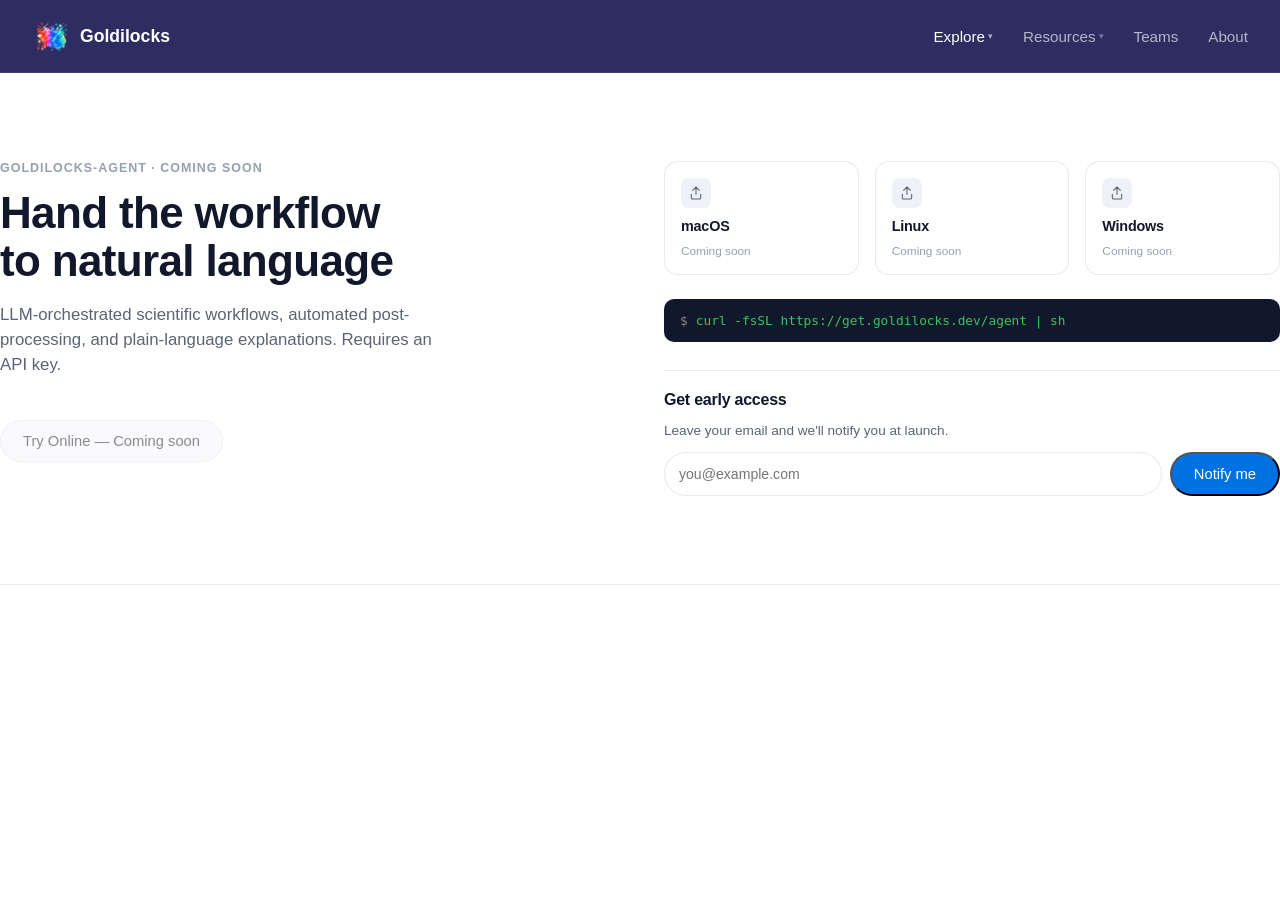
==== commit 37248531: "Refine hero, agent positioning, and Teams section Follow-up on the static site swap: single-column h" ====
--- a/public/agent.html
+++ b/public/agent.html
@@ -10,23 +10,21 @@
 <div class="page">
   <nav class="nav">
     <div class="wrap">
-      <div class="brand">
+      <a href="index.html" class="brand">
         <img src="assets/logo-splash.png" alt="Goldilocks logo" />
         <span>Goldilocks</span>
-      </div>
+      </a>
       <button class="nav-toggle" type="button" aria-label="Toggle menu" aria-expanded="false" data-nav-toggle>
         <span></span><span></span><span></span>
       </button>
       <div class="navlinks" data-nav-panel>
-        <a href="index.html">Home</a>
-
         <div class="nav-item">
           <span class="nav-trigger active" data-nav-item-trigger>Explore <span class="chevron">▾</span></span>
           <div class="dropdown">
             <div class="dropdown-inner">
               <a href="https://stfc.github.io/goldilocks-data/" target="_blank" rel="noopener noreferrer">Data</a>
               <a href="https://stfc.github.io/goldilocks-ml/" target="_blank" rel="noopener noreferrer">ML</a>
-              <a href="https://stfc.github.io/goldilocks-core/" target="_blank" rel="noopener noreferrer">Core</a>
+              <a href="https://junwen94.github.io/goldilocks-core/" target="_blank" rel="noopener noreferrer">Core</a>
               <a href="https://stfc.github.io/goldilocks-agent/" target="_blank" rel="noopener noreferrer" class="active">Agent</a>
             </div>
           </div>
@@ -36,13 +34,13 @@
           <span class="nav-trigger" data-nav-item-trigger>Resources <span class="chevron">▾</span></span>
           <div class="dropdown">
             <div class="dropdown-inner">
-              <a href="agent.html" class="active">Install</a>
+              <a href="https://github.com/stfc/goldilocks-agent/pkgs/container/goldilocks-agent" target="_blank" rel="noopener noreferrer">Install</a>
               <a href="https://stfc.github.io/goldilocks-agent/" target="_blank" rel="noopener noreferrer">Docs</a>
             </div>
           </div>
         </div>
 
-        <a href="#" data-overlay-open="contact-overlay">Contact</a>
+        <a href="#" data-overlay-open="teams-overlay">Teams</a>
         <a href="#" data-overlay-open="about-overlay">About</a>
       </div>
     </div>
@@ -128,59 +126,62 @@
         <li>Democratization of DFT research.</li>
       </ul>
 
-      <h3>People</h3>
-      <ul class="about-people">
-        <li><span>Alin Marin Elena</span><span class="role">Principal Investigator</span></li>
-        <li><span>Susmita Basak</span><span class="role">Co-Investigator</span></li>
-        <li><span>Junwen Yin</span><span class="role"></span></li>
-        <li><span>Gilberto Teobaldi</span><span class="role"></span></li>
-        <li><span>Samuel Pinilla</span><span class="role"></span></li>
-        <li><span>Jaehoon Cha</span><span class="role"></span></li>
-      </ul>
-
       <h3>Organisations</h3>
       <p>Lead Research Organisation: STFC — Laboratories<br />Department: Scientific Computing Department</p>
     </div>
   </div>
 
-  <div class="about-overlay" id="contact-overlay">
+  <div class="about-overlay" id="teams-overlay">
     <div class="about-modal contact-modal">
       <button class="about-close" type="button" aria-label="Close" data-overlay-close>&times;</button>
       <div class="about-kicker">The Goldilocks Project</div>
-      <h2>Contact</h2>
-      <p>Reach out to the team directly.</p>
+      <h2>Teams</h2>
+
+      <h3>Project Lead</h3>
       <div class="contact-grid">
         <div class="contact-card">
           <img src="assets/team/alin-marin-elena.jpg" alt="Alin-Marin Elena" />
           <h4>Alin-Marin Elena</h4>
-          <div class="role">Project Lead</div>
-          <a href="mailto:alin-marin.elena@stfc.ac.uk">alin-marin.elena@stfc.ac.uk</a>
+          <div class="role">Principal Investigator</div>
         </div>
         <div class="contact-card">
           <img src="assets/team/susmita-basak.jpg" alt="Susmita Basak" />
           <h4>Susmita Basak</h4>
-          <div class="role">Project Co-lead</div>
-          <a href="mailto:susmita.basak@stfc.ac.uk">susmita.basak@stfc.ac.uk</a>
+          <div class="role">Co-Investigator</div>
         </div>
+      </div>
+
+      <h3>Project Members</h3>
+      <div class="contact-grid">
         <div class="contact-card">
           <img src="assets/team/junwen-yin.jpg" alt="Junwen Yin" />
           <h4>Junwen Yin</h4>
+          <div class="role">Technical Contact</div>
           <a href="mailto:junwen.yin@stfc.ac.uk">junwen.yin@stfc.ac.uk</a>
+        </div>
+        <div class="contact-card">
+          <img src="assets/team/gilberto-teobaldi.jpg" alt="Gilberto Teobaldi" />
+          <h4>Gilberto Teobaldi</h4>
         </div>
         <div class="contact-card">
           <img src="assets/team/jaehoon-cha.jpg" alt="Jaehoon Cha" />
           <h4>Jaehoon Cha</h4>
-          <a href="mailto:Jaehoon.Cha@stfc.ac.uk">Jaehoon.Cha@stfc.ac.uk</a>
+        </div>
+      </div>
+
+      <h3>Former Project Members</h3>
+      <div class="contact-grid">
+        <div class="contact-card">
+          <img src="assets/team/elena-patyukova.jpg" alt="Elena Patyukova" />
+          <h4>Elena Patyukova</h4>
+        </div>
+        <div class="contact-card">
+          <img src="assets/team/samuel-pinilla.jpg" alt="Samuel Pinilla" />
+          <h4>Samuel Pinilla</h4>
         </div>
         <div class="contact-card">
           <img src="assets/team/willow-sparks.jpg" alt="Willow Sparks" />
           <h4>Willow Sparks</h4>
-          <a href="mailto:willow.sparks@stfc.ac.uk">willow.sparks@stfc.ac.uk</a>
-        </div>
-        <div class="contact-card">
-          <img src="assets/team/gilberto-teobaldi.jpg" alt="Gilberto Teobaldi" />
-          <h4>Gilberto Teobaldi</h4>
-          <a href="mailto:gilberto.teobaldi@stfc.ac.uk">gilberto.teobaldi@stfc.ac.uk</a>
         </div>
       </div>
     </div>
--- a/public/style.css
+++ b/public/style.css
@@ -316,12 +316,12 @@
   flex-direction: column;
   align-items: center;
   text-align: center;
-  max-width: 720px;
+  max-width: 860px;
   margin: 0 auto;
   width: 100%;
 }
 
-.hero-inner > * { max-width: 100%; }
+.hero-inner > * { max-width: 100%; margin-bottom: 0; }
 
 .hero-flag {
   display: inline-flex;
@@ -351,19 +351,42 @@
   color: var(--text);
 }
 
-.hero .slogan {
-  margin-top: 14px;
+.hero-subtitle {
+  margin-top: 8px;
+  color: var(--blue);
+  font-size: clamp(1.15rem, 2vw, 1.5rem);
+  font-weight: 600;
+}
+
+.hero-breakdown-wrap {
+  position: relative;
+  z-index: 1;
+  margin-top: 44px;
+}
+
+.hero-breakdown {
+  max-width: 1160px;
+  margin: 0 auto;
+  display: grid;
+  grid-template-columns: repeat(4, 1fr);
+  gap: 32px 40px;
+  text-align: left;
+  width: 100%;
+}
+
+.breakdown-item h3 {
+  font-size: 0.85rem;
+  font-weight: 600;
   color: var(--navy);
-  font-size: clamp(1.05rem, 1.8vw, 1.3rem);
-  font-weight: 600;
-}
-
-.hero .intro {
-  margin-top: 16px;
+  text-transform: uppercase;
+  letter-spacing: 0.04em;
+  margin-bottom: 8px;
+}
+
+.breakdown-item p {
   color: var(--text-dim);
-  font-size: 1.02rem;
+  font-size: 0.92rem;
   line-height: 1.55;
-  max-width: 560px;
 }
 
 .hero-cta {
@@ -863,26 +886,6 @@
   margin-bottom: 6px;
 }
 
-.about-people {
-  list-style: none;
-  padding: 0;
-  display: flex;
-  flex-direction: column;
-  gap: 6px;
-}
-.about-people li {
-  display: flex;
-  justify-content: space-between;
-  gap: 12px;
-  font-size: 0.9rem;
-  color: var(--text-dim);
-}
-.about-people .role {
-  color: var(--text-faint);
-  font-size: 0.8rem;
-  white-space: nowrap;
-}
-
 .contact-modal { max-width: 720px; }
 
 .contact-grid {
@@ -909,6 +912,7 @@
 }
 
 .contact-card h4 {
+  margin: 0;
   font-size: 0.88rem;
   color: var(--text);
   font-weight: 600;
@@ -929,6 +933,7 @@
 /* ---------- responsive ---------- */
 @media (max-width: 900px) {
   .eco-grid { grid-template-columns: repeat(2, 1fr); }
+  .hero-breakdown { grid-template-columns: repeat(2, 1fr); max-width: 520px; margin-left: auto; margin-right: auto; }
   .sub-hero-inner { grid-template-columns: 1fr; gap: 40px; }
   .sub-left p { max-width: none; }
 }
@@ -936,6 +941,7 @@
 @media (max-width: 640px) {
   .wrap { padding: 0 18px; }
   .eco-grid { grid-template-columns: 1fr; }
+  .hero-breakdown { grid-template-columns: 1fr; max-width: 380px; }
   .hero-cta { flex-direction: column; align-items: stretch; width: 100%; }
   .hero-cta .btn { justify-content: center; }
   .download-row { flex-direction: column; }
